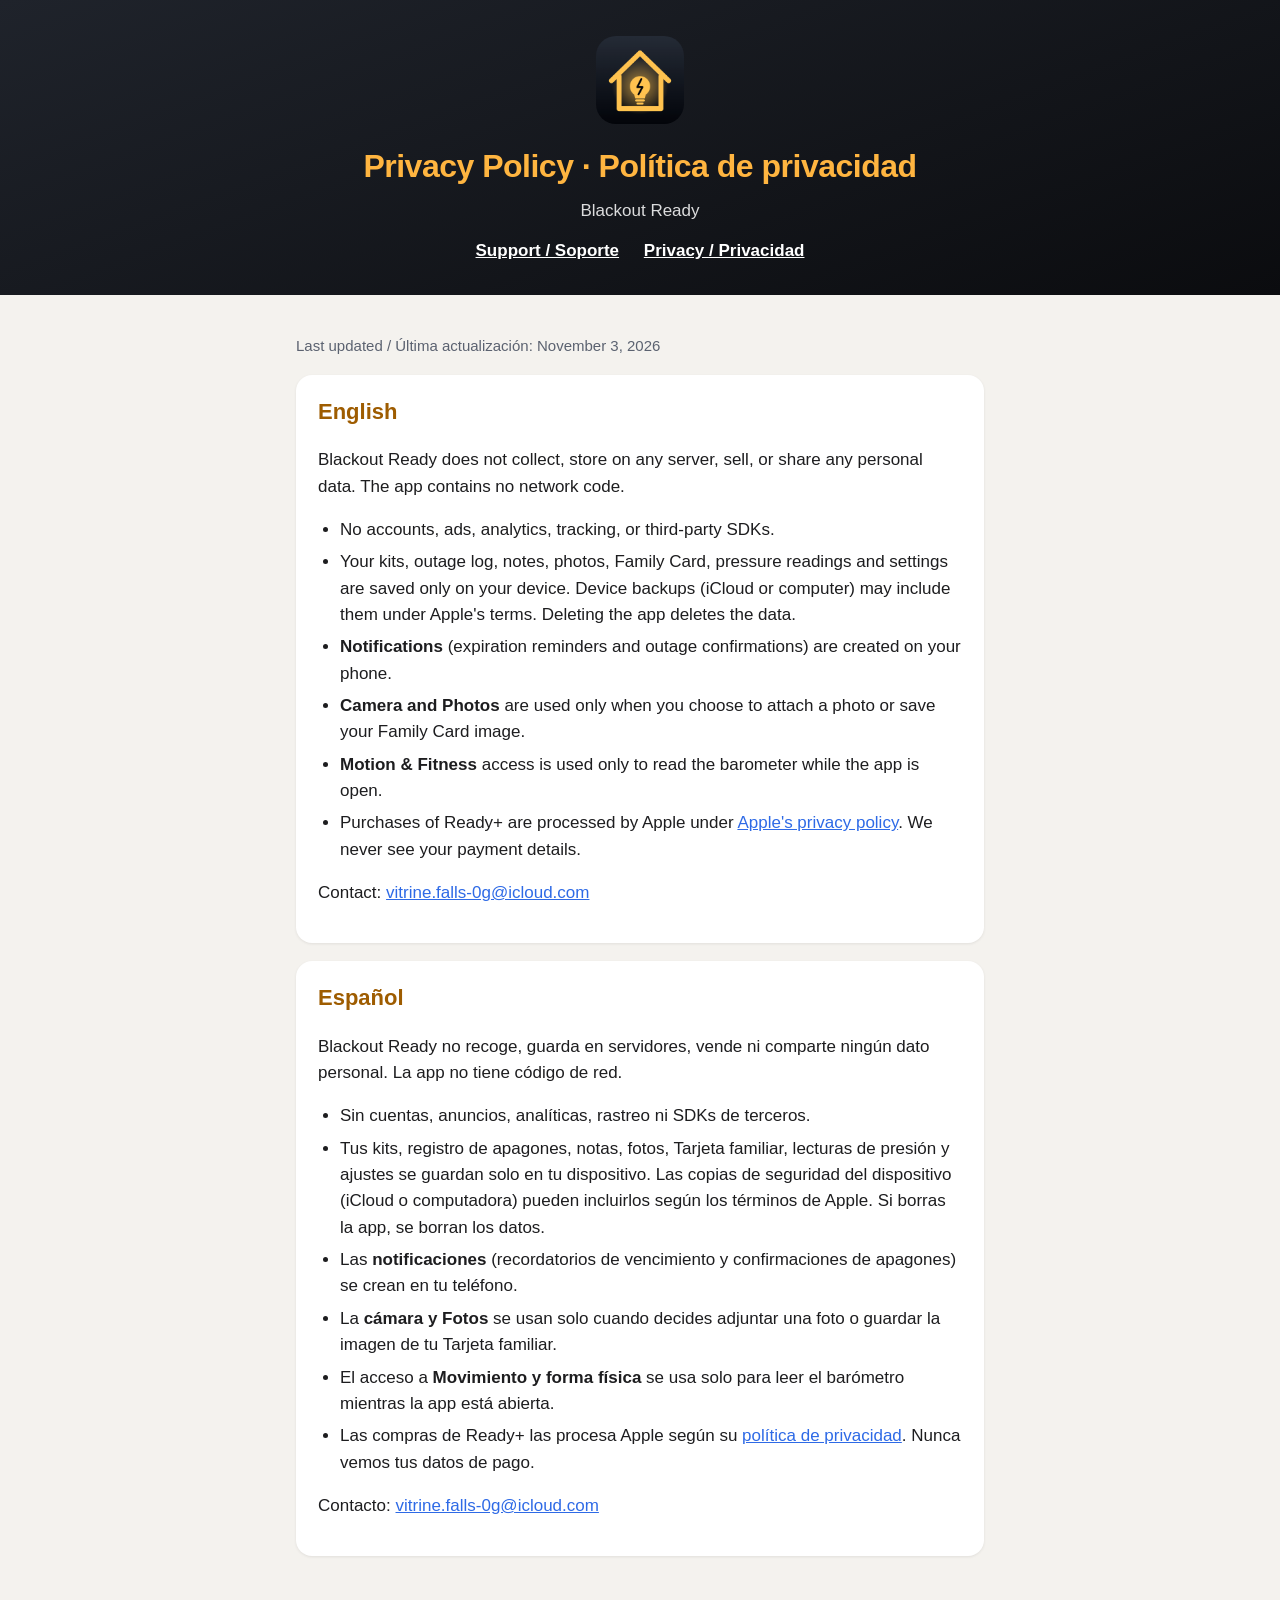
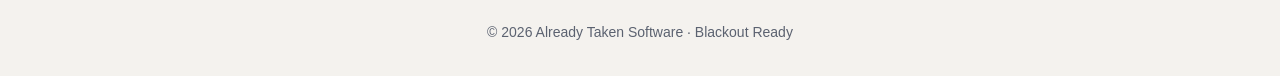
==== privacy.html @ bf7fdf10 "Support and privacy pages for Blackout Ready Co-Authored-By: Claude Opus 5.5 <noreply@anthropic.com>" ====
<!doctype html>
<html lang="en">
<head>
<meta charset="utf-8">
<meta name="viewport" content="width=device-width, initial-scale=1">
<title>Blackout Ready Privacy</title>
<link rel="stylesheet" href="style.css">
</head>
<body>
<header>
  <img src="icon.png" alt="">
  <h1>Privacy Policy · Política de privacidad</h1>
  <p>Blackout Ready</p>
  <nav><a href="./">Support / Soporte</a> <a href="privacy.html">Privacy / Privacidad</a></nav>
</header>
<main>
  <p class="muted">Last updated / Última actualización: November 3, 2026</p>
  <section>
    <h2>English</h2>
    <p>Blackout Ready does not collect, store on any server, sell, or share any personal data. The app contains no network code.</p>
    <ul>
      <li>No accounts, ads, analytics, tracking, or third-party SDKs.</li>
      <li>Your kits, outage log, notes, photos, Family Card, pressure readings and settings are saved only on your device. Device backups (iCloud or computer) may include them under Apple's terms. Deleting the app deletes the data.</li>
      <li><strong>Notifications</strong> (expiration reminders and outage confirmations) are created on your phone.</li>
      <li><strong>Camera and Photos</strong> are used only when you choose to attach a photo or save your Family Card image.</li>
      <li><strong>Motion &amp; Fitness</strong> access is used only to read the barometer while the app is open.</li>
      <li>Purchases of Ready+ are processed by Apple under <a href="https://www.apple.com/legal/privacy/">Apple's privacy policy</a>. We never see your payment details.</li>
    </ul>
    <p>Contact: <a href="mailto:vitrine.falls-0g@icloud.com">vitrine.falls-0g@icloud.com</a></p>
  </section>
  <section>
    <h2>Español</h2>
    <p>Blackout Ready no recoge, guarda en servidores, vende ni comparte ningún dato personal. La app no tiene código de red.</p>
    <ul>
      <li>Sin cuentas, anuncios, analíticas, rastreo ni SDKs de terceros.</li>
      <li>Tus kits, registro de apagones, notas, fotos, Tarjeta familiar, lecturas de presión y ajustes se guardan solo en tu dispositivo. Las copias de seguridad del dispositivo (iCloud o computadora) pueden incluirlos según los términos de Apple. Si borras la app, se borran los datos.</li>
      <li>Las <strong>notificaciones</strong> (recordatorios de vencimiento y confirmaciones de apagones) se crean en tu teléfono.</li>
      <li>La <strong>cámara y Fotos</strong> se usan solo cuando decides adjuntar una foto o guardar la imagen de tu Tarjeta familiar.</li>
      <li>El acceso a <strong>Movimiento y forma física</strong> se usa solo para leer el barómetro mientras la app está abierta.</li>
      <li>Las compras de Ready+ las procesa Apple según su <a href="https://www.apple.com/legal/privacy/">política de privacidad</a>. Nunca vemos tus datos de pago.</li>
    </ul>
    <p>Contacto: <a href="mailto:vitrine.falls-0g@icloud.com">vitrine.falls-0g@icloud.com</a></p>
  </section>
</main>
<footer>© 2026 Already Taken Software · Blackout Ready</footer>
</body>
</html>
---- style.css ----
:root { --amber: #ffb540; --amber-ink: #9e5c00; --ink: #1d1d1f; --muted: #5b6270; --bg: #f4f2ee; --card: #ffffff; }
@media (prefers-color-scheme: dark) { :root { --ink: #f2f2f2; --muted: #a9b0bc; --bg: #0e0f12; --card: #1a1c21; --amber-ink: #ffb540; } }
* { box-sizing: border-box; }
body { margin: 0; font: 17px/1.55 -apple-system, BlinkMacSystemFont, "Segoe UI", Roboto, sans-serif; color: var(--ink); background: var(--bg); }
header { background: linear-gradient(160deg, #1f232b, #0b0c0f); color: #fff; padding: 36px 16px 30px; text-align: center; }
header img { width: 88px; height: 88px; border-radius: 20px; }
header h1 { margin: 10px 0 0; font-size: 32px; color: var(--amber); letter-spacing: -0.5px; }
header p { margin: 6px 0 0; opacity: .85; }
nav { margin-top: 14px; }
nav a { color: #fff; margin: 0 10px; font-weight: 600; }
main { max-width: 720px; margin: 0 auto; padding: 24px 16px 48px; }
section { background: var(--card); border-radius: 16px; padding: 20px 22px; margin: 18px 0; box-shadow: 0 1px 3px rgba(0,0,0,.08); }
h2 { margin-top: 0; color: var(--amber-ink); font-size: 22px; }
ul, ol { padding-left: 22px; }
li { margin: 6px 0; }
.muted { color: var(--muted); font-size: 15px; }
.note { border-left: 4px solid var(--amber); padding: 4px 12px; margin: 12px 0; }
a { color: #2e6ae6; }
@media (prefers-color-scheme: dark) { a { color: #7aa7ff; } }
.mail { display: inline-block; margin-top: 6px; padding: 10px 18px; border-radius: 999px; background: var(--amber); color: #000; font-weight: 700; text-decoration: none; }
footer { text-align: center; color: var(--muted); font-size: 14px; padding-bottom: 32px; }
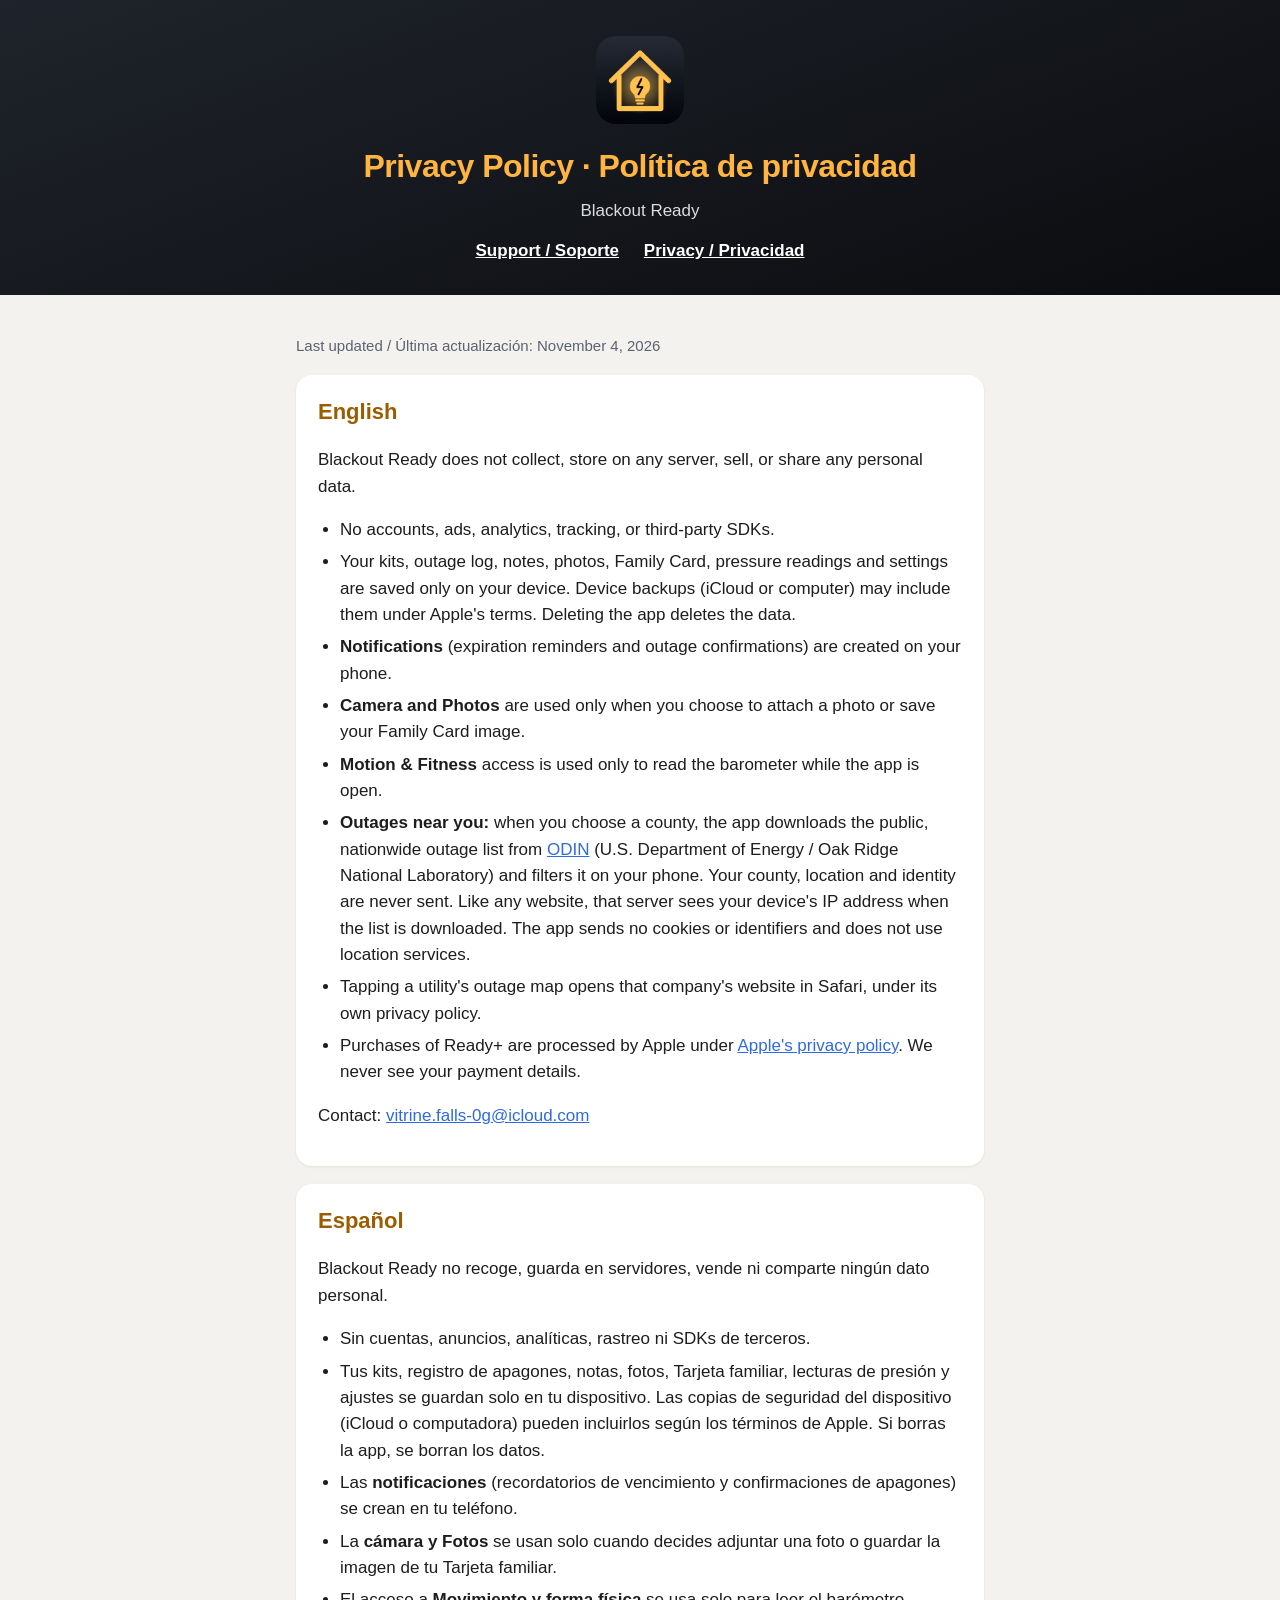
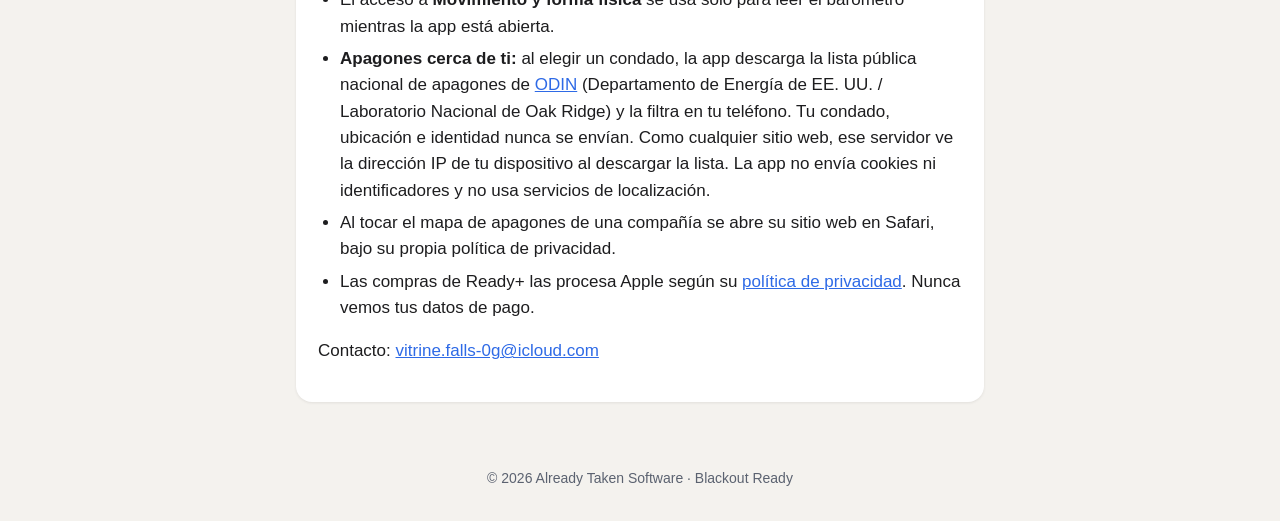
==== commit 54cbc058: "Describe Outages near you and the ODIN download in support and privacy pages Co-Authored-By: Claude " ====
--- a/privacy.html
+++ b/privacy.html
@@ -14,29 +14,33 @@
   <nav><a href="./">Support / Soporte</a> <a href="privacy.html">Privacy / Privacidad</a></nav>
 </header>
 <main>
-  <p class="muted">Last updated / Última actualización: November 3, 2026</p>
+  <p class="muted">Last updated / Última actualización: November 4, 2026</p>
   <section>
     <h2>English</h2>
-    <p>Blackout Ready does not collect, store on any server, sell, or share any personal data. The app contains no network code.</p>
+    <p>Blackout Ready does not collect, store on any server, sell, or share any personal data.</p>
     <ul>
       <li>No accounts, ads, analytics, tracking, or third-party SDKs.</li>
       <li>Your kits, outage log, notes, photos, Family Card, pressure readings and settings are saved only on your device. Device backups (iCloud or computer) may include them under Apple's terms. Deleting the app deletes the data.</li>
       <li><strong>Notifications</strong> (expiration reminders and outage confirmations) are created on your phone.</li>
       <li><strong>Camera and Photos</strong> are used only when you choose to attach a photo or save your Family Card image.</li>
       <li><strong>Motion &amp; Fitness</strong> access is used only to read the barometer while the app is open.</li>
+      <li><strong>Outages near you:</strong> when you choose a county, the app downloads the public, nationwide outage list from <a href="https://odin.ornl.gov/">ODIN</a> (U.S. Department of Energy / Oak Ridge National Laboratory) and filters it on your phone. Your county, location and identity are never sent. Like any website, that server sees your device's IP address when the list is downloaded. The app sends no cookies or identifiers and does not use location services.</li>
+      <li>Tapping a utility's outage map opens that company's website in Safari, under its own privacy policy.</li>
       <li>Purchases of Ready+ are processed by Apple under <a href="https://www.apple.com/legal/privacy/">Apple's privacy policy</a>. We never see your payment details.</li>
     </ul>
     <p>Contact: <a href="mailto:vitrine.falls-0g@icloud.com">vitrine.falls-0g@icloud.com</a></p>
   </section>
   <section>
     <h2>Español</h2>
-    <p>Blackout Ready no recoge, guarda en servidores, vende ni comparte ningún dato personal. La app no tiene código de red.</p>
+    <p>Blackout Ready no recoge, guarda en servidores, vende ni comparte ningún dato personal.</p>
     <ul>
       <li>Sin cuentas, anuncios, analíticas, rastreo ni SDKs de terceros.</li>
       <li>Tus kits, registro de apagones, notas, fotos, Tarjeta familiar, lecturas de presión y ajustes se guardan solo en tu dispositivo. Las copias de seguridad del dispositivo (iCloud o computadora) pueden incluirlos según los términos de Apple. Si borras la app, se borran los datos.</li>
       <li>Las <strong>notificaciones</strong> (recordatorios de vencimiento y confirmaciones de apagones) se crean en tu teléfono.</li>
       <li>La <strong>cámara y Fotos</strong> se usan solo cuando decides adjuntar una foto o guardar la imagen de tu Tarjeta familiar.</li>
       <li>El acceso a <strong>Movimiento y forma física</strong> se usa solo para leer el barómetro mientras la app está abierta.</li>
+      <li><strong>Apagones cerca de ti:</strong> al elegir un condado, la app descarga la lista pública nacional de apagones de <a href="https://odin.ornl.gov/">ODIN</a> (Departamento de Energía de EE. UU. / Laboratorio Nacional de Oak Ridge) y la filtra en tu teléfono. Tu condado, ubicación e identidad nunca se envían. Como cualquier sitio web, ese servidor ve la dirección IP de tu dispositivo al descargar la lista. La app no envía cookies ni identificadores y no usa servicios de localización.</li>
+      <li>Al tocar el mapa de apagones de una compañía se abre su sitio web en Safari, bajo su propia política de privacidad.</li>
       <li>Las compras de Ready+ las procesa Apple según su <a href="https://www.apple.com/legal/privacy/">política de privacidad</a>. Nunca vemos tus datos de pago.</li>
     </ul>
     <p>Contacto: <a href="mailto:vitrine.falls-0g@icloud.com">vitrine.falls-0g@icloud.com</a></p>
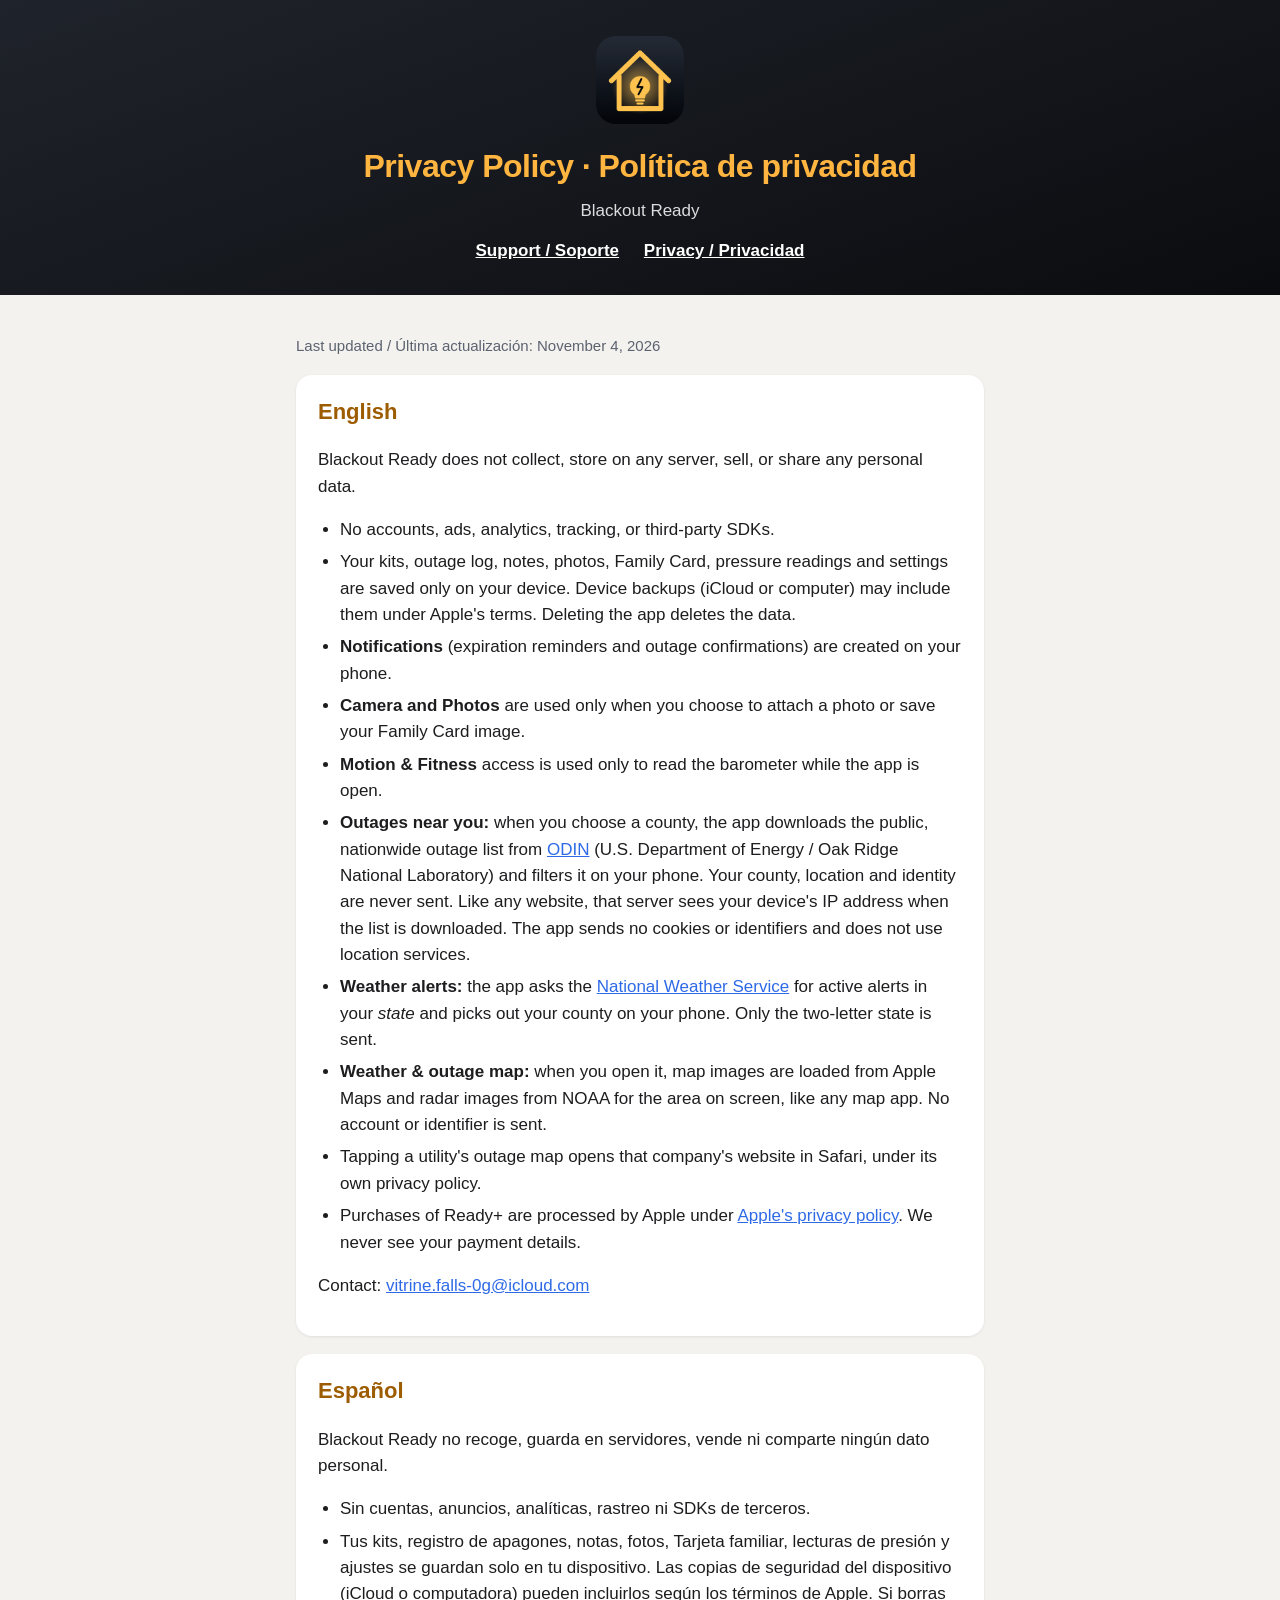
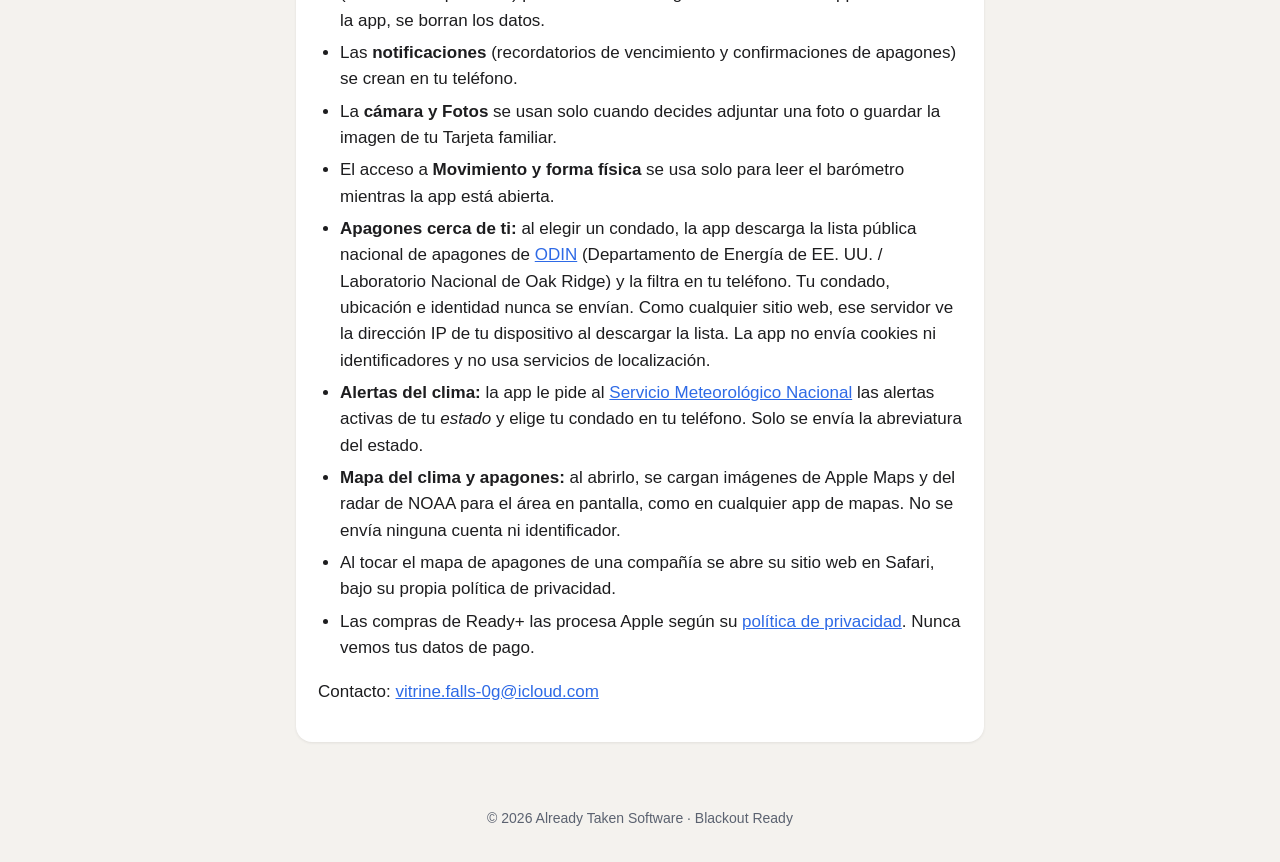
==== commit b2d5d137: "Describe weather alerts and the weather & outage map Co-Authored-By: Claude Opus 5.5 <noreply@anthro" ====
--- a/privacy.html
+++ b/privacy.html
@@ -25,6 +25,8 @@
       <li><strong>Camera and Photos</strong> are used only when you choose to attach a photo or save your Family Card image.</li>
       <li><strong>Motion &amp; Fitness</strong> access is used only to read the barometer while the app is open.</li>
       <li><strong>Outages near you:</strong> when you choose a county, the app downloads the public, nationwide outage list from <a href="https://odin.ornl.gov/">ODIN</a> (U.S. Department of Energy / Oak Ridge National Laboratory) and filters it on your phone. Your county, location and identity are never sent. Like any website, that server sees your device's IP address when the list is downloaded. The app sends no cookies or identifiers and does not use location services.</li>
+      <li><strong>Weather alerts:</strong> the app asks the <a href="https://www.weather.gov/">National Weather Service</a> for active alerts in your <em>state</em> and picks out your county on your phone. Only the two-letter state is sent.</li>
+      <li><strong>Weather &amp; outage map:</strong> when you open it, map images are loaded from Apple Maps and radar images from NOAA for the area on screen, like any map app. No account or identifier is sent.</li>
       <li>Tapping a utility's outage map opens that company's website in Safari, under its own privacy policy.</li>
       <li>Purchases of Ready+ are processed by Apple under <a href="https://www.apple.com/legal/privacy/">Apple's privacy policy</a>. We never see your payment details.</li>
     </ul>
@@ -40,6 +42,8 @@
       <li>La <strong>cámara y Fotos</strong> se usan solo cuando decides adjuntar una foto o guardar la imagen de tu Tarjeta familiar.</li>
       <li>El acceso a <strong>Movimiento y forma física</strong> se usa solo para leer el barómetro mientras la app está abierta.</li>
       <li><strong>Apagones cerca de ti:</strong> al elegir un condado, la app descarga la lista pública nacional de apagones de <a href="https://odin.ornl.gov/">ODIN</a> (Departamento de Energía de EE. UU. / Laboratorio Nacional de Oak Ridge) y la filtra en tu teléfono. Tu condado, ubicación e identidad nunca se envían. Como cualquier sitio web, ese servidor ve la dirección IP de tu dispositivo al descargar la lista. La app no envía cookies ni identificadores y no usa servicios de localización.</li>
+      <li><strong>Alertas del clima:</strong> la app le pide al <a href="https://www.weather.gov/">Servicio Meteorológico Nacional</a> las alertas activas de tu <em>estado</em> y elige tu condado en tu teléfono. Solo se envía la abreviatura del estado.</li>
+      <li><strong>Mapa del clima y apagones:</strong> al abrirlo, se cargan imágenes de Apple Maps y del radar de NOAA para el área en pantalla, como en cualquier app de mapas. No se envía ninguna cuenta ni identificador.</li>
       <li>Al tocar el mapa de apagones de una compañía se abre su sitio web en Safari, bajo su propia política de privacidad.</li>
       <li>Las compras de Ready+ las procesa Apple según su <a href="https://www.apple.com/legal/privacy/">política de privacidad</a>. Nunca vemos tus datos de pago.</li>
     </ul>
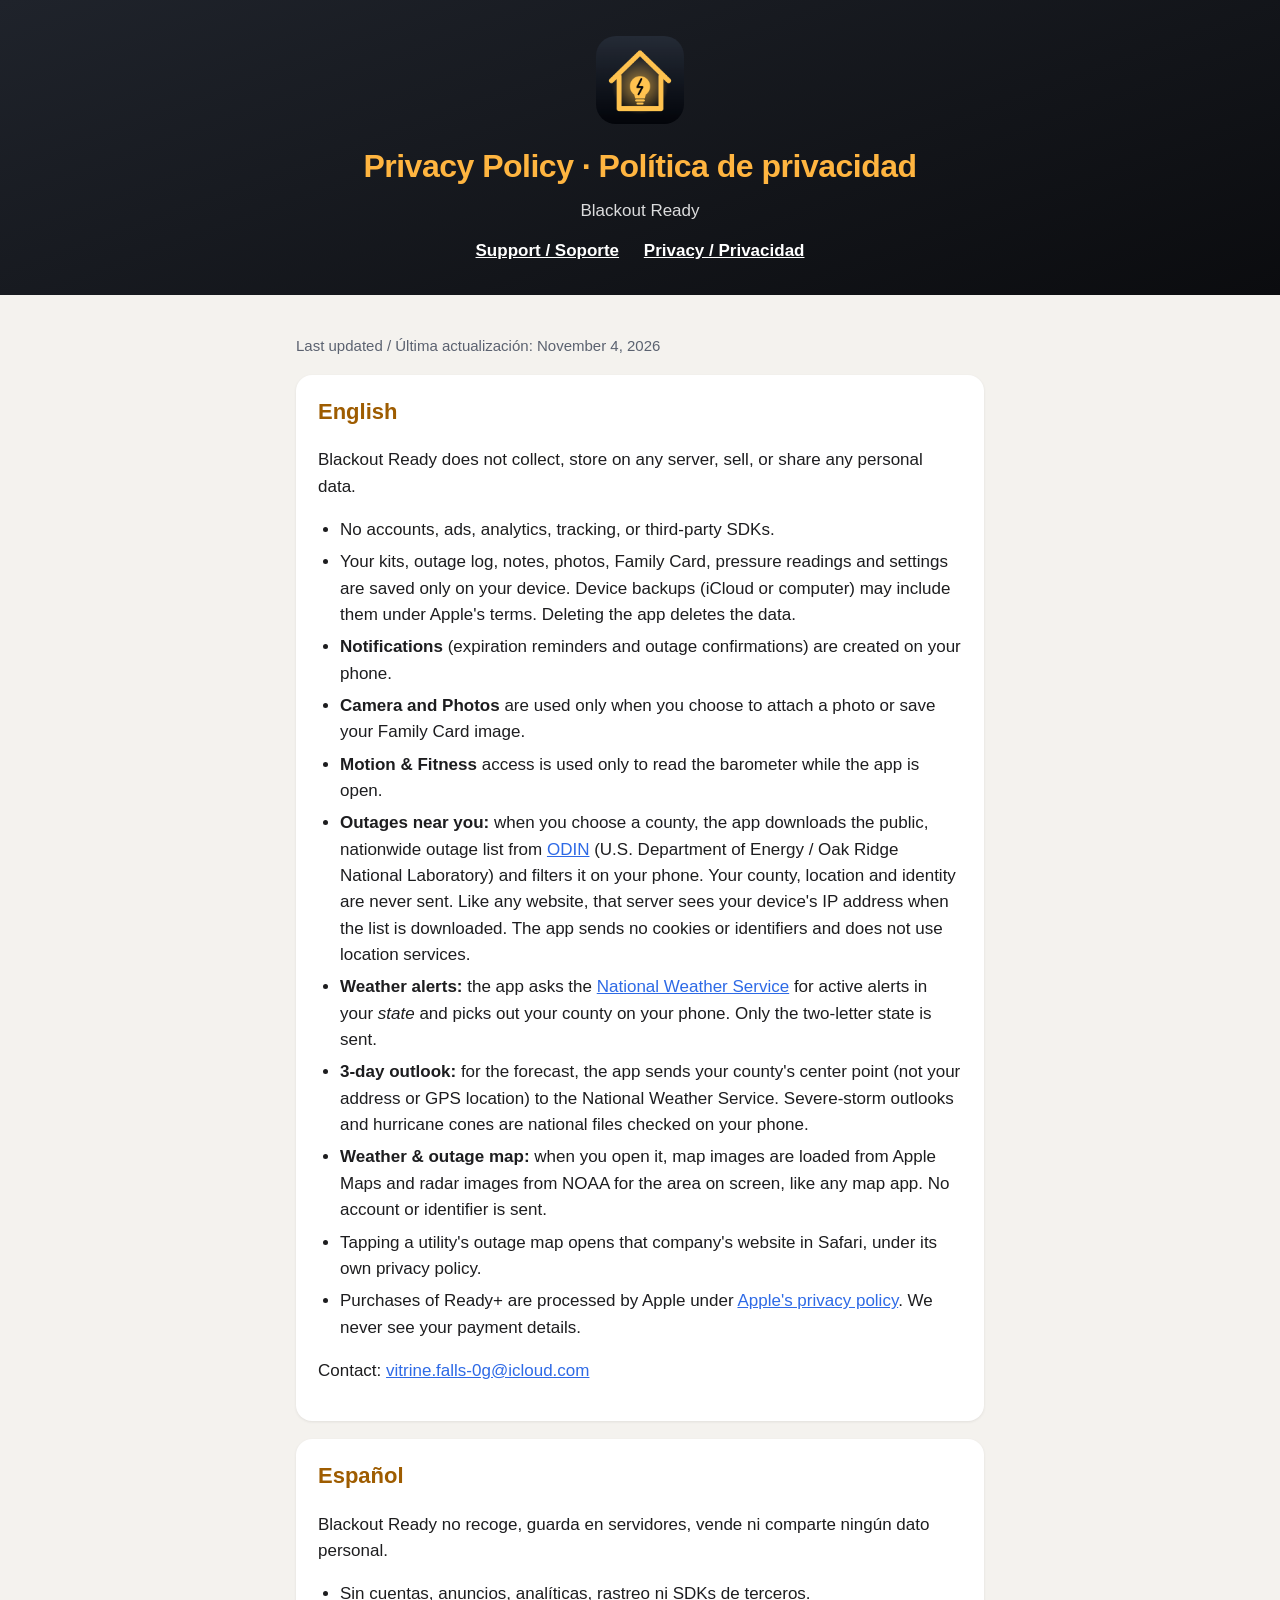
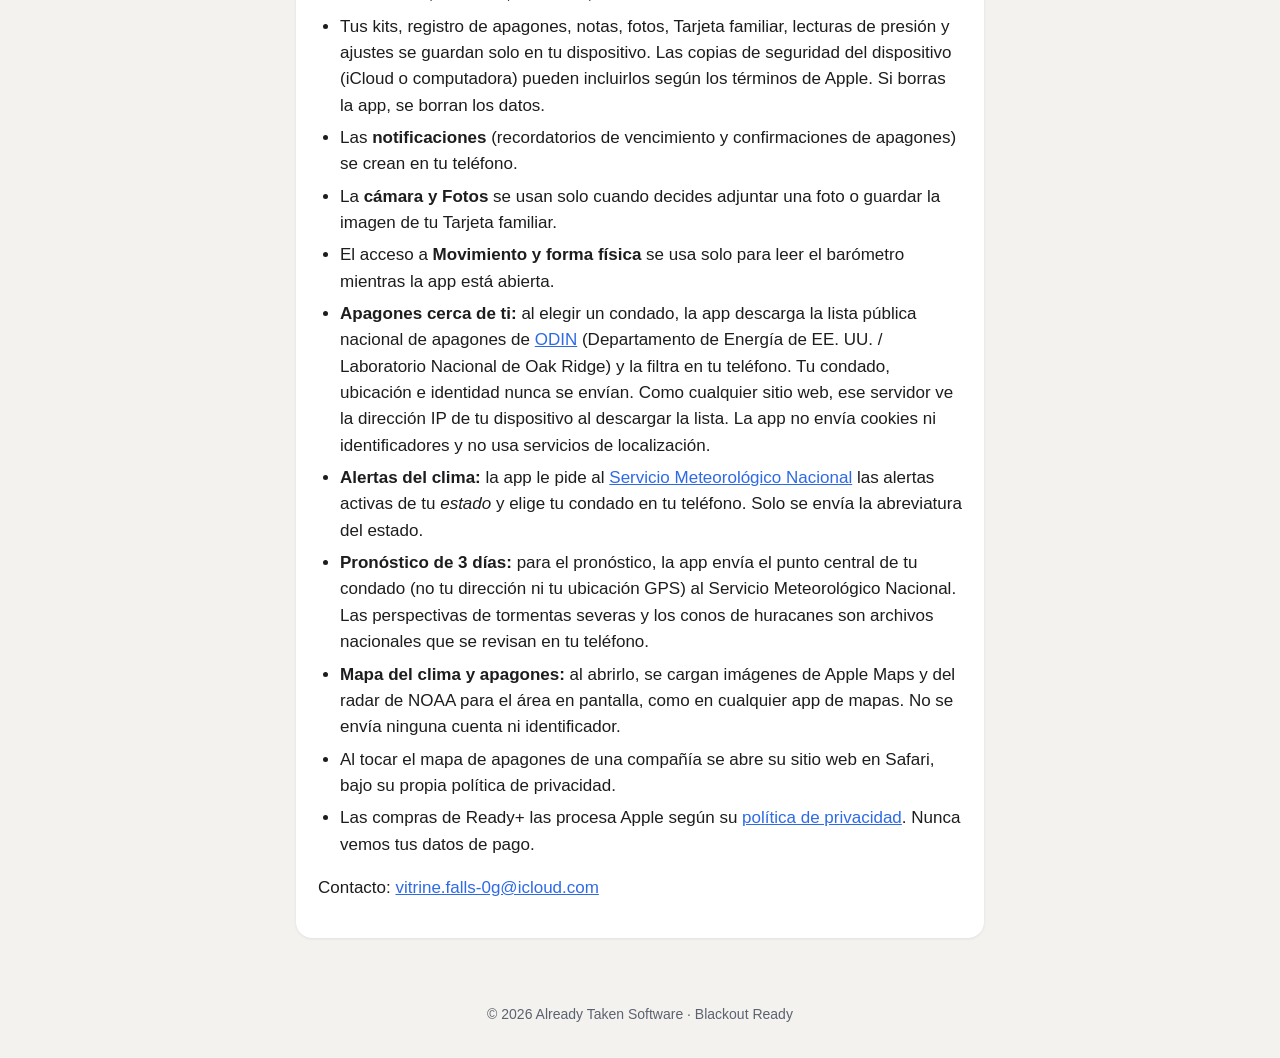
==== commit 1d56e4b7: "Describe the 3-day outlook and its privacy Co-Authored-By: Claude Opus 5.5 <noreply@anthropic.com>" ====
--- a/privacy.html
+++ b/privacy.html
@@ -26,6 +26,7 @@
       <li><strong>Motion &amp; Fitness</strong> access is used only to read the barometer while the app is open.</li>
       <li><strong>Outages near you:</strong> when you choose a county, the app downloads the public, nationwide outage list from <a href="https://odin.ornl.gov/">ODIN</a> (U.S. Department of Energy / Oak Ridge National Laboratory) and filters it on your phone. Your county, location and identity are never sent. Like any website, that server sees your device's IP address when the list is downloaded. The app sends no cookies or identifiers and does not use location services.</li>
       <li><strong>Weather alerts:</strong> the app asks the <a href="https://www.weather.gov/">National Weather Service</a> for active alerts in your <em>state</em> and picks out your county on your phone. Only the two-letter state is sent.</li>
+      <li><strong>3-day outlook:</strong> for the forecast, the app sends your county's center point (not your address or GPS location) to the National Weather Service. Severe-storm outlooks and hurricane cones are national files checked on your phone.</li>
       <li><strong>Weather &amp; outage map:</strong> when you open it, map images are loaded from Apple Maps and radar images from NOAA for the area on screen, like any map app. No account or identifier is sent.</li>
       <li>Tapping a utility's outage map opens that company's website in Safari, under its own privacy policy.</li>
       <li>Purchases of Ready+ are processed by Apple under <a href="https://www.apple.com/legal/privacy/">Apple's privacy policy</a>. We never see your payment details.</li>
@@ -43,6 +44,7 @@
       <li>El acceso a <strong>Movimiento y forma física</strong> se usa solo para leer el barómetro mientras la app está abierta.</li>
       <li><strong>Apagones cerca de ti:</strong> al elegir un condado, la app descarga la lista pública nacional de apagones de <a href="https://odin.ornl.gov/">ODIN</a> (Departamento de Energía de EE. UU. / Laboratorio Nacional de Oak Ridge) y la filtra en tu teléfono. Tu condado, ubicación e identidad nunca se envían. Como cualquier sitio web, ese servidor ve la dirección IP de tu dispositivo al descargar la lista. La app no envía cookies ni identificadores y no usa servicios de localización.</li>
       <li><strong>Alertas del clima:</strong> la app le pide al <a href="https://www.weather.gov/">Servicio Meteorológico Nacional</a> las alertas activas de tu <em>estado</em> y elige tu condado en tu teléfono. Solo se envía la abreviatura del estado.</li>
+      <li><strong>Pronóstico de 3 días:</strong> para el pronóstico, la app envía el punto central de tu condado (no tu dirección ni tu ubicación GPS) al Servicio Meteorológico Nacional. Las perspectivas de tormentas severas y los conos de huracanes son archivos nacionales que se revisan en tu teléfono.</li>
       <li><strong>Mapa del clima y apagones:</strong> al abrirlo, se cargan imágenes de Apple Maps y del radar de NOAA para el área en pantalla, como en cualquier app de mapas. No se envía ninguna cuenta ni identificador.</li>
       <li>Al tocar el mapa de apagones de una compañía se abre su sitio web en Safari, bajo su propia política de privacidad.</li>
       <li>Las compras de Ready+ las procesa Apple según su <a href="https://www.apple.com/legal/privacy/">política de privacidad</a>. Nunca vemos tus datos de pago.</li>
